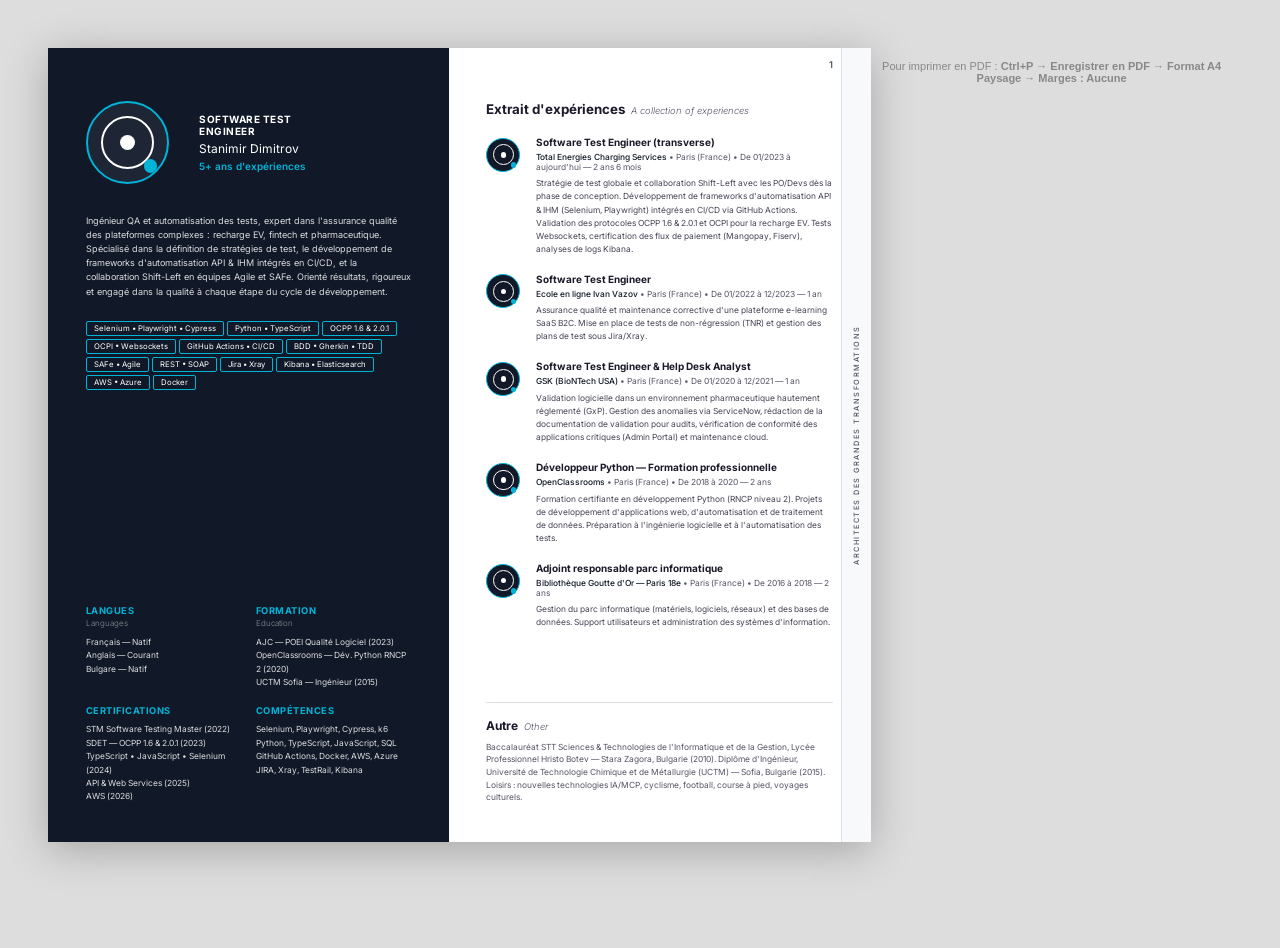
==== consultant-profile.html @ dae900dc "Add onepoint consulting profile (A4 landscape, print-ready)" ====
<!DOCTYPE html>
<html lang="fr">
<head>
  <meta charset="UTF-8" />
  <meta name="viewport" content="width=device-width, initial-scale=1.0" />
  <title>Stanimir Dimitrov — Software Test Engineer | onepoint</title>
  <link rel="preconnect" href="https://fonts.googleapis.com" />
  <link href="https://fonts.googleapis.com/css2?family=Inter:wght@300;400;500;600;700&display=swap" rel="stylesheet" />
  <style>
    /* ── RESET & PAGE ──────────────────────────────────────────── */
    *, *::before, *::after { box-sizing: border-box; margin: 0; padding: 0; }

    :root {
      --cyan:    #00b4d8;
      --dark:    #111827;
      --dark2:   #1e2535;
      --white:   #ffffff;
      --light:   #f8f9fa;
      --text:    #1a1a2a;
      --muted:   #555566;
      --border:  #e0e0e8;
    }

    html, body {
      font-family: 'Inter', sans-serif;
      background: #ddd;
      display: flex;
      justify-content: center;
      align-items: flex-start;
      padding: 24px;
      min-height: 100vh;
    }

    /* A4 landscape */
    .page {
      width: 297mm;
      min-height: 210mm;
      background: var(--white);
      display: flex;
      position: relative;
      overflow: hidden;
      box-shadow: 0 8px 40px rgba(0,0,0,0.25);
    }

    /* ── LEFT PANEL ──────────────────────────────────────────── */
    .left {
      width: 106mm;
      min-height: 210mm;
      background: var(--dark);
      color: var(--white);
      padding: 14mm 10mm 10mm;
      display: flex;
      flex-direction: column;
      gap: 0;
      flex-shrink: 0;
      position: relative;
    }

    /* Profile top */
    .profile-top {
      display: flex;
      align-items: center;
      gap: 8mm;
      margin-bottom: 8mm;
    }

    /* onepoint logo */
    .op-logo {
      width: 22mm;
      height: 22mm;
      border-radius: 50%;
      border: 2.5px solid var(--cyan);
      background: var(--dark2);
      display: flex;
      align-items: center;
      justify-content: center;
      flex-shrink: 0;
      position: relative;
    }
    .op-logo-inner {
      width: 14mm;
      height: 14mm;
      border-radius: 50%;
      border: 2px solid var(--white);
      display: flex;
      align-items: center;
      justify-content: center;
      position: relative;
    }
    .op-logo-dot {
      width: 4mm;
      height: 4mm;
      border-radius: 50%;
      background: var(--white);
    }
    .op-logo-accent {
      position: absolute;
      bottom: 2.5mm;
      right: 2.5mm;
      width: 3.5mm;
      height: 3.5mm;
      border-radius: 50%;
      background: var(--cyan);
    }

    .profile-text {}
    .profile-role {
      font-size: 7.5pt;
      font-weight: 700;
      color: var(--white);
      text-transform: uppercase;
      letter-spacing: 0.5px;
      line-height: 1.2;
    }
    .profile-name {
      font-size: 9pt;
      font-weight: 400;
      color: var(--white);
      margin-top: 1mm;
      line-height: 1.3;
    }
    .profile-years {
      font-size: 7.5pt;
      font-weight: 600;
      color: var(--cyan);
      margin-top: 1mm;
    }

    /* Bio */
    .bio {
      font-size: 6.8pt;
      line-height: 1.55;
      color: rgba(255,255,255,0.85);
      margin-bottom: 6mm;
    }

    /* Tags */
    .tags {
      display: flex;
      flex-wrap: wrap;
      gap: 3px;
      margin-bottom: 6mm;
    }
    .tag {
      border: 1px solid var(--cyan);
      color: var(--white);
      font-size: 5.8pt;
      padding: 2px 7px;
      border-radius: 2px;
      white-space: nowrap;
    }

    /* Bottom grid: Languages + Formation / Certs + Compétences */
    .bottom-grid {
      display: grid;
      grid-template-columns: 1fr 1fr;
      gap: 4mm;
      margin-top: auto;
    }

    .left-section-title {
      font-size: 7pt;
      font-weight: 700;
      color: var(--cyan);
      text-transform: uppercase;
      letter-spacing: 0.5px;
      margin-bottom: 2mm;
    }
    .left-section-title span {
      font-size: 6pt;
      font-weight: 300;
      color: rgba(255,255,255,0.5);
      text-transform: none;
      letter-spacing: 0;
      display: block;
      margin-top: 0.5mm;
    }

    .left-item {
      font-size: 6.3pt;
      color: rgba(255,255,255,0.85);
      line-height: 1.6;
    }

    /* ── RIGHT PANEL ─────────────────────────────────────────── */
    .right {
      flex: 1;
      padding: 14mm 10mm 10mm 10mm;
      background: var(--white);
      display: flex;
      flex-direction: column;
    }

    .section-title {
      font-size: 10pt;
      font-weight: 700;
      color: var(--text);
      margin-bottom: 5mm;
      display: flex;
      align-items: baseline;
      gap: 6px;
    }
    .section-title em {
      font-size: 7pt;
      font-weight: 300;
      font-style: italic;
      color: var(--muted);
    }

    /* Experience items */
    .exp-list {
      display: flex;
      flex-direction: column;
      gap: 4.5mm;
      flex: 1;
    }

    .exp-item {
      display: flex;
      gap: 4mm;
      align-items: flex-start;
    }

    /* Small onepoint logo */
    .exp-logo {
      width: 9mm;
      height: 9mm;
      border-radius: 50%;
      background: var(--dark);
      border: 1.5px solid var(--cyan);
      display: flex;
      align-items: center;
      justify-content: center;
      flex-shrink: 0;
      position: relative;
      margin-top: 0.5mm;
    }
    .exp-logo-inner {
      width: 5.5mm;
      height: 5.5mm;
      border-radius: 50%;
      border: 1px solid var(--white);
      display: flex;
      align-items: center;
      justify-content: center;
    }
    .exp-logo-dot { width: 1.5mm; height: 1.5mm; border-radius: 50%; background: var(--white); }
    .exp-logo-accent {
      position: absolute;
      bottom: 0.8mm; right: 0.8mm;
      width: 1.5mm; height: 1.5mm;
      border-radius: 50%;
      background: var(--cyan);
    }

    .exp-content { flex: 1; }

    .exp-role {
      font-size: 7.5pt;
      font-weight: 700;
      color: var(--text);
      line-height: 1.3;
    }

    .exp-meta {
      font-size: 6.3pt;
      color: var(--muted);
      margin-top: 0.8mm;
      margin-bottom: 1.5mm;
    }
    .exp-meta span { color: var(--dark); font-weight: 500; }

    .exp-desc {
      font-size: 6.3pt;
      color: #444455;
      line-height: 1.55;
    }

    /* Autre section */
    .autre {
      margin-top: 5mm;
      padding-top: 4mm;
      border-top: 1px solid var(--border);
    }
    .autre .section-title { font-size: 9pt; margin-bottom: 2mm; }
    .autre-text {
      font-size: 6.3pt;
      color: var(--muted);
      line-height: 1.5;
    }

    /* ── SIDE LABEL ──────────────────────────────────────────── */
    .side-label {
      position: absolute;
      right: 0;
      top: 0;
      width: 8mm;
      height: 210mm;
      background: var(--light);
      border-left: 1px solid var(--border);
      display: flex;
      align-items: center;
      justify-content: center;
    }
    .side-label-text {
      font-size: 5.5pt;
      font-weight: 500;
      color: var(--muted);
      letter-spacing: 1.5px;
      text-transform: uppercase;
      writing-mode: vertical-rl;
      transform: rotate(180deg);
      white-space: nowrap;
    }

    /* Page number */
    .page-number {
      position: absolute;
      top: 3mm;
      right: 10mm;
      font-size: 7pt;
      color: var(--muted);
      font-weight: 600;
    }

    /* ── PRINT ───────────────────────────────────────────────── */
    @media print {
      html, body { background: none; padding: 0; }
      .page {
        width: 297mm;
        height: 210mm;
        box-shadow: none;
        page-break-after: always;
      }
    }
  </style>
</head>
<body>
<div class="page">

  <!-- ── LEFT PANEL ──────────────────────────────────────── -->
  <div class="left">

    <div class="profile-top">
      <div class="op-logo">
        <div class="op-logo-inner">
          <div class="op-logo-dot"></div>
        </div>
        <div class="op-logo-accent"></div>
      </div>
      <div class="profile-text">
        <div class="profile-role">Software Test<br>Engineer</div>
        <div class="profile-name">Stanimir Dimitrov</div>
        <div class="profile-years">5+ ans d'expériences</div>
      </div>
    </div>

    <div class="bio">
      Ingénieur QA et automatisation des tests, expert dans l'assurance qualité
      des plateformes complexes : recharge EV, fintech et pharmaceutique.
      Spécialisé dans la définition de stratégies de test, le développement de
      frameworks d'automatisation API &amp; IHM intégrés en CI/CD, et la
      collaboration Shift-Left en équipes Agile et SAFe. Orienté résultats,
      rigoureux et engagé dans la qualité à chaque étape du cycle de
      développement.
    </div>

    <div class="tags">
      <span class="tag">Selenium • Playwright • Cypress</span>
      <span class="tag">Python • TypeScript</span>
      <span class="tag">OCPP 1.6 &amp; 2.0.1</span>
      <span class="tag">OCPI • Websockets</span>
      <span class="tag">GitHub Actions • CI/CD</span>
      <span class="tag">BDD • Gherkin • TDD</span>
      <span class="tag">SAFe • Agile</span>
      <span class="tag">REST • SOAP</span>
      <span class="tag">Jira • Xray</span>
      <span class="tag">Kibana • Elasticsearch</span>
      <span class="tag">AWS • Azure</span>
      <span class="tag">Docker</span>
    </div>

    <div class="bottom-grid">

      <div>
        <div class="left-section-title">Langues <span>Languages</span></div>
        <div class="left-item">Français — Natif</div>
        <div class="left-item">Anglais — Courant</div>
        <div class="left-item">Bulgare — Natif</div>
      </div>

      <div>
        <div class="left-section-title">Formation <span>Education</span></div>
        <div class="left-item">AJC — POEI Qualité Logiciel (2023)</div>
        <div class="left-item">OpenClassrooms — Dév. Python RNCP 2 (2020)</div>
        <div class="left-item">UCTM Sofia — Ingénieur (2015)</div>
      </div>

      <div>
        <div class="left-section-title">Certifications</div>
        <div class="left-item">STM Software Testing Master (2022)</div>
        <div class="left-item">SDET — OCPP 1.6 &amp; 2.0.1 (2023)</div>
        <div class="left-item">TypeScript • JavaScript • Selenium (2024)</div>
        <div class="left-item">API &amp; Web Services (2025)</div>
        <div class="left-item">AWS (2026)</div>
      </div>

      <div>
        <div class="left-section-title">Compétences</div>
        <div class="left-item">Selenium, Playwright, Cypress, k6</div>
        <div class="left-item">Python, TypeScript, JavaScript, SQL</div>
        <div class="left-item">GitHub Actions, Docker, AWS, Azure</div>
        <div class="left-item">JIRA, Xray, TestRail, Kibana</div>
      </div>

    </div>
  </div>

  <!-- ── RIGHT PANEL ─────────────────────────────────────── -->
  <div class="right">

    <div class="section-title">
      Extrait d'expériences <em>A collection of experiences</em>
    </div>

    <div class="exp-list">

      <!-- 1 -->
      <div class="exp-item">
        <div class="exp-logo">
          <div class="exp-logo-inner"><div class="exp-logo-dot"></div></div>
          <div class="exp-logo-accent"></div>
        </div>
        <div class="exp-content">
          <div class="exp-role">Software Test Engineer (transverse)</div>
          <div class="exp-meta">
            <span>Total Energies Charging Services</span> •
            Paris (France) • De 01/2023 à aujourd'hui — 2 ans 6 mois
          </div>
          <div class="exp-desc">
            Stratégie de test globale et collaboration Shift-Left avec les PO/Devs dès la phase de conception.
            Développement de frameworks d'automatisation API &amp; IHM (Selenium, Playwright) intégrés en CI/CD
            via GitHub Actions. Validation des protocoles OCPP 1.6 &amp; 2.0.1 et OCPI pour la recharge EV.
            Tests Websockets, certification des flux de paiement (Mangopay, Fiserv), analyses de logs Kibana.
          </div>
        </div>
      </div>

      <!-- 2 -->
      <div class="exp-item">
        <div class="exp-logo">
          <div class="exp-logo-inner"><div class="exp-logo-dot"></div></div>
          <div class="exp-logo-accent"></div>
        </div>
        <div class="exp-content">
          <div class="exp-role">Software Test Engineer</div>
          <div class="exp-meta">
            <span>Ecole en ligne Ivan Vazov</span> •
            Paris (France) • De 01/2022 à 12/2023 — 1 an
          </div>
          <div class="exp-desc">
            Assurance qualité et maintenance corrective d'une plateforme e-learning SaaS B2C.
            Mise en place de tests de non-régression (TNR) et gestion des plans de test sous Jira/Xray.
          </div>
        </div>
      </div>

      <!-- 3 -->
      <div class="exp-item">
        <div class="exp-logo">
          <div class="exp-logo-inner"><div class="exp-logo-dot"></div></div>
          <div class="exp-logo-accent"></div>
        </div>
        <div class="exp-content">
          <div class="exp-role">Software Test Engineer &amp; Help Desk Analyst</div>
          <div class="exp-meta">
            <span>GSK (BioNTech USA)</span> •
            Paris (France) • De 01/2020 à 12/2021 — 1 an
          </div>
          <div class="exp-desc">
            Validation logicielle dans un environnement pharmaceutique hautement réglementé (GxP).
            Gestion des anomalies via ServiceNow, rédaction de la documentation de validation pour audits,
            vérification de conformité des applications critiques (Admin Portal) et maintenance cloud.
          </div>
        </div>
      </div>

      <!-- 4 -->
      <div class="exp-item">
        <div class="exp-logo">
          <div class="exp-logo-inner"><div class="exp-logo-dot"></div></div>
          <div class="exp-logo-accent"></div>
        </div>
        <div class="exp-content">
          <div class="exp-role">Développeur Python — Formation professionnelle</div>
          <div class="exp-meta">
            <span>OpenClassrooms</span> •
            Paris (France) • De 2018 à 2020 — 2 ans
          </div>
          <div class="exp-desc">
            Formation certifiante en développement Python (RNCP niveau 2). Projets de développement
            d'applications web, d'automatisation et de traitement de données. Préparation à l'ingénierie
            logicielle et à l'automatisation des tests.
          </div>
        </div>
      </div>

      <!-- 5 -->
      <div class="exp-item">
        <div class="exp-logo">
          <div class="exp-logo-inner"><div class="exp-logo-dot"></div></div>
          <div class="exp-logo-accent"></div>
        </div>
        <div class="exp-content">
          <div class="exp-role">Adjoint responsable parc informatique</div>
          <div class="exp-meta">
            <span>Bibliothèque Goutte d'Or — Paris 18e</span> •
            Paris (France) • De 2016 à 2018 — 2 ans
          </div>
          <div class="exp-desc">
            Gestion du parc informatique (matériels, logiciels, réseaux) et des bases de données.
            Support utilisateurs et administration des systèmes d'information.
          </div>
        </div>
      </div>

    </div>

    <!-- Autre -->
    <div class="autre">
      <div class="section-title">Autre <em>Other</em></div>
      <div class="autre-text">
        Baccalauréat STT Sciences &amp; Technologies de l'Informatique et de la Gestion,
        Lycée Professionnel Hristo Botev — Stara Zagora, Bulgarie (2010).
        Diplôme d'Ingénieur, Université de Technologie Chimique et de Métallurgie (UCTM) — Sofia, Bulgarie (2015).
        Loisirs : nouvelles technologies IA/MCP, cyclisme, football, course à pied, voyages culturels.
      </div>
    </div>

  </div>

  <!-- ── SIDE LABEL & PAGE NUMBER ────────────────────────── -->
  <div class="side-label">
    <div class="side-label-text">Architectes des grandes transformations</div>
  </div>
  <div class="page-number">1</div>

</div>

<div style="text-align:center;margin-top:12px;font-family:sans-serif;font-size:11px;color:#888;">
  Pour imprimer en PDF : <strong>Ctrl+P → Enregistrer en PDF → Format A4 Paysage → Marges : Aucune</strong>
</div>

</body>
</html>
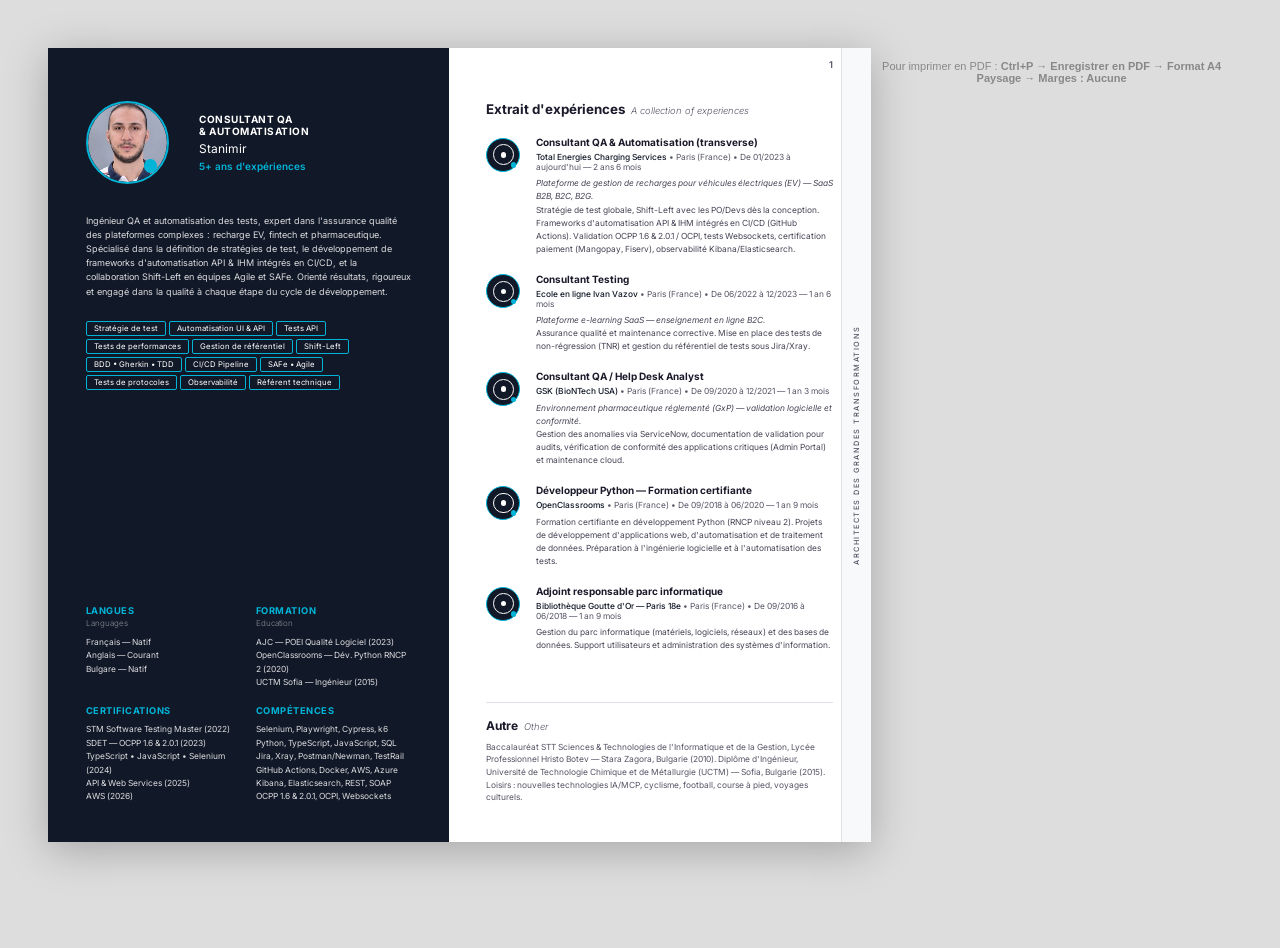
==== commit df07269a: "Apply onepoint CV rules: role valorisant, prenom only, tags generiques, dates MM/AAAA, contexte miss" ====
--- a/consultant-profile.html
+++ b/consultant-profile.html
@@ -3,7 +3,7 @@
 <head>
   <meta charset="UTF-8" />
   <meta name="viewport" content="width=device-width, initial-scale=1.0" />
-  <title>Stanimir Dimitrov — Software Test Engineer | onepoint</title>
+  <title>FR_CV_Stanimir_DIMITROV_07026 | onepoint</title>
   <link rel="preconnect" href="https://fonts.googleapis.com" />
   <link href="https://fonts.googleapis.com/css2?family=Inter:wght@300;400;500;600;700&display=swap" rel="stylesheet" />
   <style>
@@ -64,7 +64,7 @@
       margin-bottom: 8mm;
     }
 
-    /* onepoint logo */
+    /* Photo profile */
     .op-logo {
       width: 22mm;
       height: 22mm;
@@ -76,23 +76,19 @@
       justify-content: center;
       flex-shrink: 0;
       position: relative;
-    }
-    .op-logo-inner {
-      width: 14mm;
-      height: 14mm;
+      overflow: hidden;
+      padding: 0;
+    }
+    .op-logo img {
+      width: 100%;
+      height: 100%;
+      object-fit: cover;
+      object-position: center top;
       border-radius: 50%;
-      border: 2px solid var(--white);
-      display: flex;
-      align-items: center;
-      justify-content: center;
-      position: relative;
-    }
-    .op-logo-dot {
-      width: 4mm;
-      height: 4mm;
-      border-radius: 50%;
-      background: var(--white);
-    }
+      display: block;
+    }
+    .op-logo-inner { display: none; }
+    .op-logo-dot { display: none; }
     .op-logo-accent {
       position: absolute;
       bottom: 2.5mm;
@@ -343,14 +339,12 @@
 
     <div class="profile-top">
       <div class="op-logo">
-        <div class="op-logo-inner">
-          <div class="op-logo-dot"></div>
-        </div>
+        <img src="assets/photo.jpg" alt="Stanimir" />
         <div class="op-logo-accent"></div>
       </div>
       <div class="profile-text">
-        <div class="profile-role">Software Test<br>Engineer</div>
-        <div class="profile-name">Stanimir Dimitrov</div>
+        <div class="profile-role">Consultant QA<br>&amp; Automatisation</div>
+        <div class="profile-name">Stanimir</div>
         <div class="profile-years">5+ ans d'expériences</div>
       </div>
     </div>
@@ -366,18 +360,18 @@
     </div>
 
     <div class="tags">
-      <span class="tag">Selenium • Playwright • Cypress</span>
-      <span class="tag">Python • TypeScript</span>
-      <span class="tag">OCPP 1.6 &amp; 2.0.1</span>
-      <span class="tag">OCPI • Websockets</span>
-      <span class="tag">GitHub Actions • CI/CD</span>
+      <span class="tag">Stratégie de test</span>
+      <span class="tag">Automatisation UI &amp; API</span>
+      <span class="tag">Tests API</span>
+      <span class="tag">Tests de performances</span>
+      <span class="tag">Gestion de référentiel</span>
+      <span class="tag">Shift-Left</span>
       <span class="tag">BDD • Gherkin • TDD</span>
+      <span class="tag">CI/CD Pipeline</span>
       <span class="tag">SAFe • Agile</span>
-      <span class="tag">REST • SOAP</span>
-      <span class="tag">Jira • Xray</span>
-      <span class="tag">Kibana • Elasticsearch</span>
-      <span class="tag">AWS • Azure</span>
-      <span class="tag">Docker</span>
+      <span class="tag">Tests de protocoles</span>
+      <span class="tag">Observabilité</span>
+      <span class="tag">Référent technique</span>
     </div>
 
     <div class="bottom-grid">
@@ -409,8 +403,10 @@
         <div class="left-section-title">Compétences</div>
         <div class="left-item">Selenium, Playwright, Cypress, k6</div>
         <div class="left-item">Python, TypeScript, JavaScript, SQL</div>
+        <div class="left-item">Jira, Xray, Postman/Newman, TestRail</div>
         <div class="left-item">GitHub Actions, Docker, AWS, Azure</div>
-        <div class="left-item">JIRA, Xray, TestRail, Kibana</div>
+        <div class="left-item">Kibana, Elasticsearch, REST, SOAP</div>
+        <div class="left-item">OCPP 1.6 &amp; 2.0.1, OCPI, Websockets</div>
       </div>
 
     </div>
@@ -432,16 +428,16 @@
           <div class="exp-logo-accent"></div>
         </div>
         <div class="exp-content">
-          <div class="exp-role">Software Test Engineer (transverse)</div>
+          <div class="exp-role">Consultant QA &amp; Automatisation (transverse)</div>
           <div class="exp-meta">
             <span>Total Energies Charging Services</span> •
             Paris (France) • De 01/2023 à aujourd'hui — 2 ans 6 mois
           </div>
           <div class="exp-desc">
-            Stratégie de test globale et collaboration Shift-Left avec les PO/Devs dès la phase de conception.
-            Développement de frameworks d'automatisation API &amp; IHM (Selenium, Playwright) intégrés en CI/CD
-            via GitHub Actions. Validation des protocoles OCPP 1.6 &amp; 2.0.1 et OCPI pour la recharge EV.
-            Tests Websockets, certification des flux de paiement (Mangopay, Fiserv), analyses de logs Kibana.
+            <em>Plateforme de gestion de recharges pour véhicules électriques (EV) — SaaS B2B, B2C, B2G.</em><br/>
+            Stratégie de test globale, Shift-Left avec les PO/Devs dès la conception. Frameworks d'automatisation
+            API &amp; IHM intégrés en CI/CD (GitHub Actions). Validation OCPP 1.6 &amp; 2.0.1 / OCPI, tests
+            Websockets, certification paiement (Mangopay, Fiserv), observabilité Kibana/Elasticsearch.
           </div>
         </div>
       </div>
@@ -453,14 +449,15 @@
           <div class="exp-logo-accent"></div>
         </div>
         <div class="exp-content">
-          <div class="exp-role">Software Test Engineer</div>
+          <div class="exp-role">Consultant Testing</div>
           <div class="exp-meta">
             <span>Ecole en ligne Ivan Vazov</span> •
-            Paris (France) • De 01/2022 à 12/2023 — 1 an
+            Paris (France) • De 06/2022 à 12/2023 — 1 an 6 mois
           </div>
           <div class="exp-desc">
-            Assurance qualité et maintenance corrective d'une plateforme e-learning SaaS B2C.
-            Mise en place de tests de non-régression (TNR) et gestion des plans de test sous Jira/Xray.
+            <em>Plateforme e-learning SaaS — enseignement en ligne B2C.</em><br/>
+            Assurance qualité et maintenance corrective. Mise en place des tests de non-régression (TNR)
+            et gestion du référentiel de tests sous Jira/Xray.
           </div>
         </div>
       </div>
@@ -472,14 +469,14 @@
           <div class="exp-logo-accent"></div>
         </div>
         <div class="exp-content">
-          <div class="exp-role">Software Test Engineer &amp; Help Desk Analyst</div>
+          <div class="exp-role">Consultant QA / Help Desk Analyst</div>
           <div class="exp-meta">
             <span>GSK (BioNTech USA)</span> •
-            Paris (France) • De 01/2020 à 12/2021 — 1 an
+            Paris (France) • De 09/2020 à 12/2021 — 1 an 3 mois
           </div>
           <div class="exp-desc">
-            Validation logicielle dans un environnement pharmaceutique hautement réglementé (GxP).
-            Gestion des anomalies via ServiceNow, rédaction de la documentation de validation pour audits,
+            <em>Environnement pharmaceutique réglementé (GxP) — validation logicielle et conformité.</em><br/>
+            Gestion des anomalies via ServiceNow, documentation de validation pour audits,
             vérification de conformité des applications critiques (Admin Portal) et maintenance cloud.
           </div>
         </div>
@@ -492,10 +489,10 @@
           <div class="exp-logo-accent"></div>
         </div>
         <div class="exp-content">
-          <div class="exp-role">Développeur Python — Formation professionnelle</div>
+          <div class="exp-role">Développeur Python — Formation certifiante</div>
           <div class="exp-meta">
             <span>OpenClassrooms</span> •
-            Paris (France) • De 2018 à 2020 — 2 ans
+            Paris (France) • De 09/2018 à 06/2020 — 1 an 9 mois
           </div>
           <div class="exp-desc">
             Formation certifiante en développement Python (RNCP niveau 2). Projets de développement
@@ -515,7 +512,7 @@
           <div class="exp-role">Adjoint responsable parc informatique</div>
           <div class="exp-meta">
             <span>Bibliothèque Goutte d'Or — Paris 18e</span> •
-            Paris (France) • De 2016 à 2018 — 2 ans
+            Paris (France) • De 09/2016 à 06/2018 — 1 an 9 mois
           </div>
           <div class="exp-desc">
             Gestion du parc informatique (matériels, logiciels, réseaux) et des bases de données.
